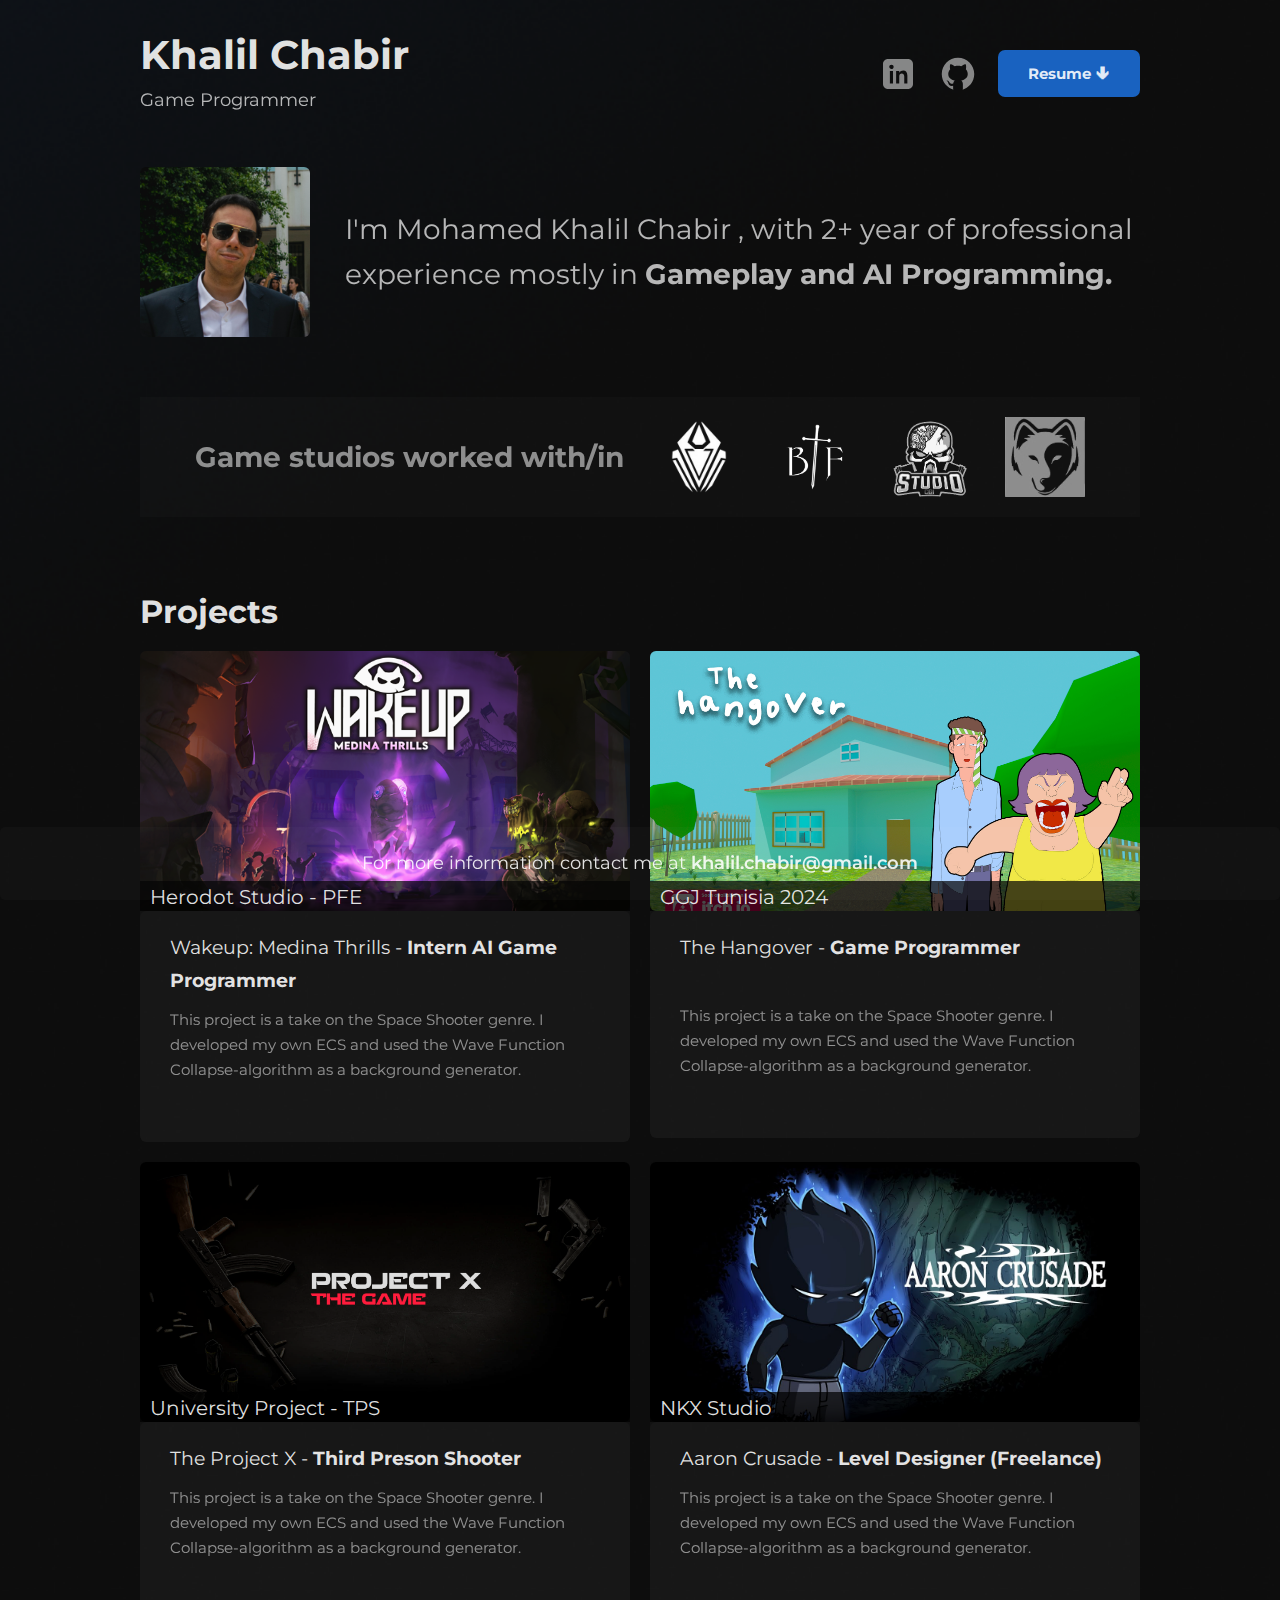
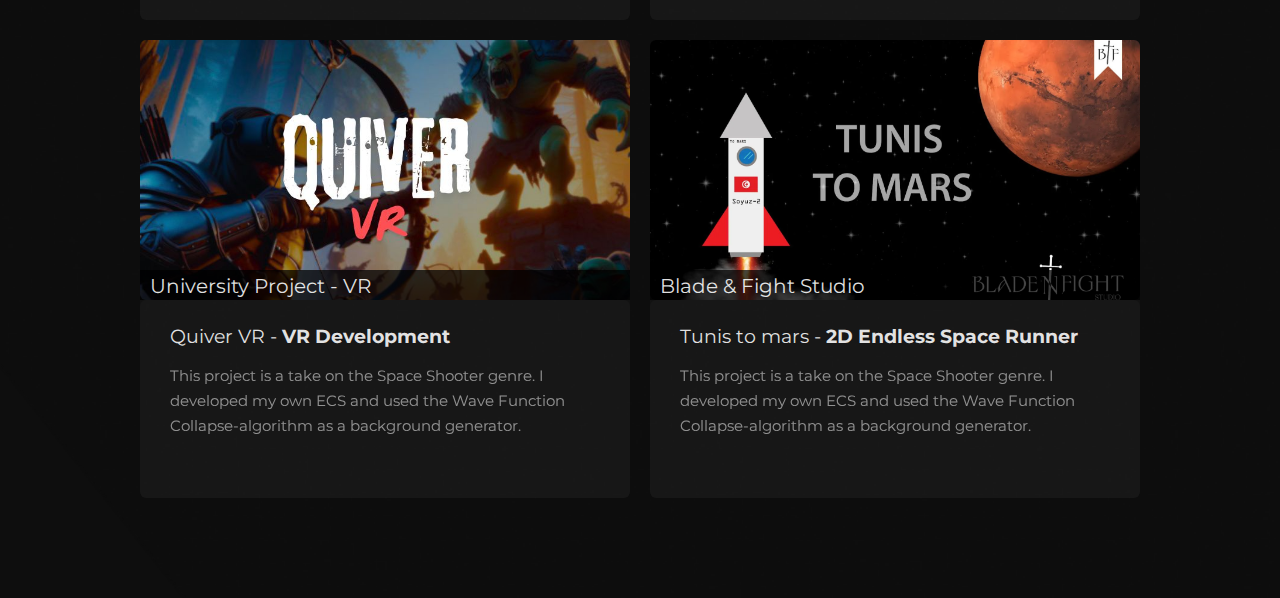
==== index.html @ 375b89c6 "FIX THINGS -linked html-" ====
<!DOCTYPE html>
<html lang="en">
  <head>
    <meta charset="UTF-8" />
    <meta name="viewport" content="width=device-width, initial-scale=1.0" />
    <link rel="icon" type="image/x-icon" href="/image/letter-k.ico" />
    <link rel="preconnect" href="https://fonts.googleapis.com" />
    <link rel="preconnect" href="https://fonts.gstatic.com" crossorigin />
    <link
      href="https://fonts.googleapis.com/css2?family=Montserrat:ital,wght@0,100..900;1,100..900&display=swap"
      rel="stylesheet"
    />
    <link rel="stylesheet" href="style.css" />
    <title>Khalil Chabir</title>
  </head>
  <body>
    <div class="fodo">
      <header>
        <nav class="container">
          <div class="logo-name">
            <h1 class="Name">Khalil Chabir</h1>
            <p class="specility-name">Game Programmer</p>
          </div>
          <div class="icon-container">
            <img
              class="linkedin-logo"
              src="image/icons8-linkedin.svg"
              alt="linkedin"
            />
            <img
              class="linkedin-logo"
              src="image/icons8-github.svg"
              alt="github"
            />
            <button class="Resume">Resume 🡳</button>
          </div>
        </nav>
      </header>
      <div id="about">
        <div class="about">
          <img class="profile-pic" src="image/photo.png" alt="linkedin" />
          <p>
            I'm Mohamed Khalil Chabir , with 2+ year of professional experience
            mostly in <span>Gameplay and AI Programming.</span>
          </p>
        </div>
      </div>

      <div class="work-place">
        <p>Game studios worked with/in</p>
        <img
          src="image/herodot-removebg-preview.png"
          style="width: 80px; height: 80px"
          class="profile-pic"
        />
        <img
          src="image/blade_fight-removebg-preview.png"
          style="width: 80px; height: 80px"
          class="profile-pic"
        />
        <img
          src="image/cgi-removebg-preview.png"
          style="width: 80px; height: 80px"
          class="profile-pic"
        />
        <img
          src="image/nkxstudio-removebg-preview.png"
          style="width: 80px; height: 80px"
          class="profile-pic"
        />
      </div>
      <section>
        <h1>Projects</h1>
        <div class="Education-flex">
          <a href="Game project/Wakeup.html">
            <div class="project-card">
              <div
                class="background-image-gif"
                style="background-image: url(image/wakeup.png)"
              >
                <p
                  style="
                    background-color: #000000b8;
                    width: 100%;
                    height: 30px;
                    border-radius: 0;
                  "
                >
                  &nbsp; Herodot Studio - PFE
                </p>
              </div>
              <div class="project-details">
                <p class="project-education">
                  Wakeup: Medina Thrills -
                  <span> Intern AI Game Programmer</span>
                </p>
                <p class="project-description">
                  This project is a take on the Space Shooter genre. I developed
                  my own ECS and used the Wave Function Collapse-algorithm as a
                  background generator.
                </p>
              </div>
            </div>
          </a>
          <a href="Game project/Wakeup.html">
            <div class="project-card">
              <div
                class="background-image-gif"
                style="background-image: url(image/The-Hungover-Banner.jpg)"
              >
                <p
                  style="
                    background-color: #000000b8;
                    width: 100%;
                    height: 30px;
                    border-radius: 0;
                  "
                >
                  &nbsp; GGJ Tunisia 2024
                </p>
              </div>
              <div class="project-details">
                <p class="project-education">
                  The Hangover - <span>Game Programmer</span>
                </p>
                <br />
                <p class="project-description">
                  This project is a take on the Space Shooter genre. I developed
                  my own ECS and used the Wave Function Collapse-algorithm as a
                  background generator.
                </p>
              </div>
            </div>
          </a>
        </div>
        <div class="Education-flex">
          <div class="project-card">
            <div
              class="background-image-gif"
              style="background-image: url(image/Thumbnail.png)"
            >
              <p
                style="
                  background-color: #000000b8;
                  width: 100%;
                  height: 30px;
                  border-radius: 0;
                "
              >
                &nbsp; University Project - TPS
              </p>
            </div>
            <div class="project-details">
              <p class="project-education">
                The Project X - <span>Third Preson Shooter</span>
              </p>
              <p class="project-description">
                This project is a take on the Space Shooter genre. I developed
                my own ECS and used the Wave Function Collapse-algorithm as a
                background generator.
              </p>
            </div>
          </div>
          <div class="project-card">
            <div
              class="background-image-gif"
              style="background-image: url(image/Aaron\ crusade.jpg)"
            >
              <p
                style="
                  background-color: #000000b8;
                  width: 100%;
                  height: 30px;
                  border-radius: 0;
                "
              >
                &nbsp; NKX Studio
              </p>
            </div>
            <div class="project-details">
              <p class="project-education">
                Aaron Crusade - <span>Level Designer (Freelance)</span>
              </p>

              <p class="project-description">
                This project is a take on the Space Shooter genre. I developed
                my own ECS and used the Wave Function Collapse-algorithm as a
                background generator.
              </p>
            </div>
          </div>
        </div>
        <div class="Education-flex">
          <div class="project-card">
            <div
              class="background-image-gif"
              style="background-image: url(image/quiver\ vr.jpg)"
            >
              <p
                style="
                  background-color: #000000b8;
                  width: 100%;
                  height: 30px;
                  border-radius: 0;
                "
              >
                &nbsp; University Project - VR
              </p>
            </div>
            <div class="project-details">
              <p class="project-education">
                Quiver VR - <span>VR Development</span>
              </p>
              <p class="project-description">
                This project is a take on the Space Shooter genre. I developed
                my own ECS and used the Wave Function Collapse-algorithm as a
                background generator.
              </p>
            </div>
          </div>
          <div class="project-card">
            <div
              class="background-image-gif"
              style="background-image: url(image/Tunistomars.png)"
            >
              <p
                style="
                  background-color: #000000b8;
                  width: 100%;
                  height: 30px;
                  border-radius: 0;
                "
              >
                &nbsp; Blade & Fight Studio
              </p>
            </div>
            <div class="project-details">
              <p class="project-education">
                Tunis to mars - <span>2D Endless Space Runner</span>
              </p>

              <p class="project-description">
                This project is a take on the Space Shooter genre. I developed
                my own ECS and used the Wave Function Collapse-algorithm as a
                background generator.
              </p>
            </div>
          </div>
        </div>
      </section>
    </div>

    <footer>
      <div>
        <p>
          For more information contact me at
          <span> khalil.chabir@gmail.com </span>
        </p>
      </div>
    </footer>
  </body>
</html>
---- style.css ----
* {
  font-family: "Montserrat";
  padding: 0px;
  margin: 0px;
  color: rgba(255, 255, 255, 0.879);
}
.Education-flex a {
  all: unset;
  display: block;
  cursor: pointer;
  color: none;
  text-decoration: none;
  padding: 0;
  margin: 0;
  transition: all 1s;
}
.Education-flex a:hover {
  opacity: 60%;
}

p {
  font-size: 20px;
  line-height: 33px;
}

body {
  background-color: #0e0e0e;
  margin: auto;
  background-image: url(image/BackgroundDg.png);
  background-repeat: no-repeat;
  background-size: cover;
  background-position: top;
}

.fodo {
  font-style: normal;
  max-width: 1000px;
  padding-bottom: 100px;
  margin: auto;
}

.project-title {
  background-color: #000000b8;
  width: 100%;
  height: 40px;
  border-radius: 0;
}

nav {
  padding-top: 30px;
  display: flex;
  justify-content: space-between;
  align-items: center;
}

.container {
  animation: opacity-site 1.75s;
}

@keyframes opacity-site {
  from {
    opacity: 0%;
  }

  to {
    opacity: 100%;
  }
}

.specility-name {
  padding-top: 5px;
  font-size: 18px;
  opacity: 80%;
  transition: all 0.5s;
}

.specility-name:hover {
  opacity: 100%;
}

.logo-name {
  cursor: pointer;
}

.logo-name h1 {
  font-size: 40px;
}

.logo-name h2 {
  font-size: 20px;
  animation: khalil;
}

.linkedin-logo {
  width: 40px;
  height: 40px;
  opacity: 50%;
  cursor: pointer;
  transition: all 0.5s;
  margin-top: auto;
  margin-bottom: auto;
}

.linkedin-logo:hover {
  opacity: 100%;
}

.Resume {
  border: none;
  font-weight: bold;
  cursor: pointer;
  color: rgba(255, 255, 255, 0.879);
  border-radius: 7px;
  background-color: #1c74e7d2;
  padding: 14px 30px;
  margin-top: auto;
  margin-bottom: auto;
  transition: all 0.5s;
  font-size: 15px;
}

.Resume:hover {
  background-color: #1c73e7;
}

#about {
  padding-top: 50px;
}

.About-title {
  padding-bottom: 50px;
  color: rgba(255, 255, 255, 0.879);
  font-size: 36px;
}

.about {
  display: flex;
  gap: 35px;
  border-radius: 5px;
}

.about p {
  font-size: 28px;
  opacity: 80%;
  line-height: 45px;
  align-self: center;
}

.about p span,
.Education-flex span {
  font-weight: bold;
  opacity: 100%;
}

.about img {
  align-self: center;
  border-radius: 6px;
}

.work-place {
  display: flex;
  margin-top: 60px;
  padding: 20px;
  justify-content: space-evenly;
  background-color: rgba(255, 255, 255, 0.02);
}

.work-place img {
  filter: grayscale(100%);
}

.work-place p {
  opacity: 60%;
  align-self: center;
  font-size: 28px;
  font-weight: 700;
}

section {
  padding-top: 75px;
}

.Project-flex {
  padding-top: 20px;
  display: flex;
  gap: 20px;
  font-size: 24px;
}

.Education-flex {
  padding-top: 20px;
  display: flex;
  gap: 20px;
  font-size: 24px;
}

.background-image-gif {
  background-size: cover;
  background-repeat: no-repeat;
  height: 260px;
  background-color: rgba(255, 255, 255, 0.079);
  width: 100%;
  display: flex;
  align-items: end;
}

.Education-flex div {
  background-color: #ffffff06;
  border-radius: 6px;
}

.Project-flex div {
  background-color: #ffffff06;
  border-radius: 6px;
}

#about {
  animation: opacity-about 4s;
}

/* @keyframes opacity-about {
  from {
    opacity: 0%;
  }

  to {
    opacity: 100%;
  }
} */

footer {
  position: fixed;
  bottom: 0;
  margin-top: 50px;
  border-radius: 5px;
  font-size: 10px;
  margin-left: auto;
  margin-right: auto;
  background-color: #ffffff06;
  text-align: center;
  width: 100%;
  margin: auto;
}

footer div p {
  padding: 20px 40px;
  font-size: 18px;
}

footer div p span {
  font-weight: 600;
  cursor: pointer;
}

.icon-container {
  display: flex;
  align-items: center;
  gap: 20px;
}

.profile-pic {
  object-fit: cover;
  width: 170px;
  height: 170px;
}

.project-card {
  width: 100%;
  position: relative;
}

.education-card {
  width: 100%;
  position: relative;
}

.project-details {
  padding-left: 30px;
  padding-right: 30px;
  padding-top: 20px;
  padding-bottom: 20px;
}

.project-education {
  font-size: 19px;
}

.project-description {
  font-size: 15px;
  opacity: 60%;
  line-height: 25px;
  padding-top: 10px;
  padding-bottom: 40px;
}

/* Wakeup Project Site */
.title-wakeup {
  font-size: 28px;
  font-weight: 800;
  margin-bottom: 20px;
  text-align: center;
}

.container-wakeup {
  padding: 30px;
  background-color: rgba(255, 255, 255, 0.015);
  height: 1655px;
}

.flex-wakeup {
  display: flex;
  gap: 12px;
  justify-content: space-around;
}

.image-wakeup img {
  margin-left: auto;
  margin-right: auto;
}
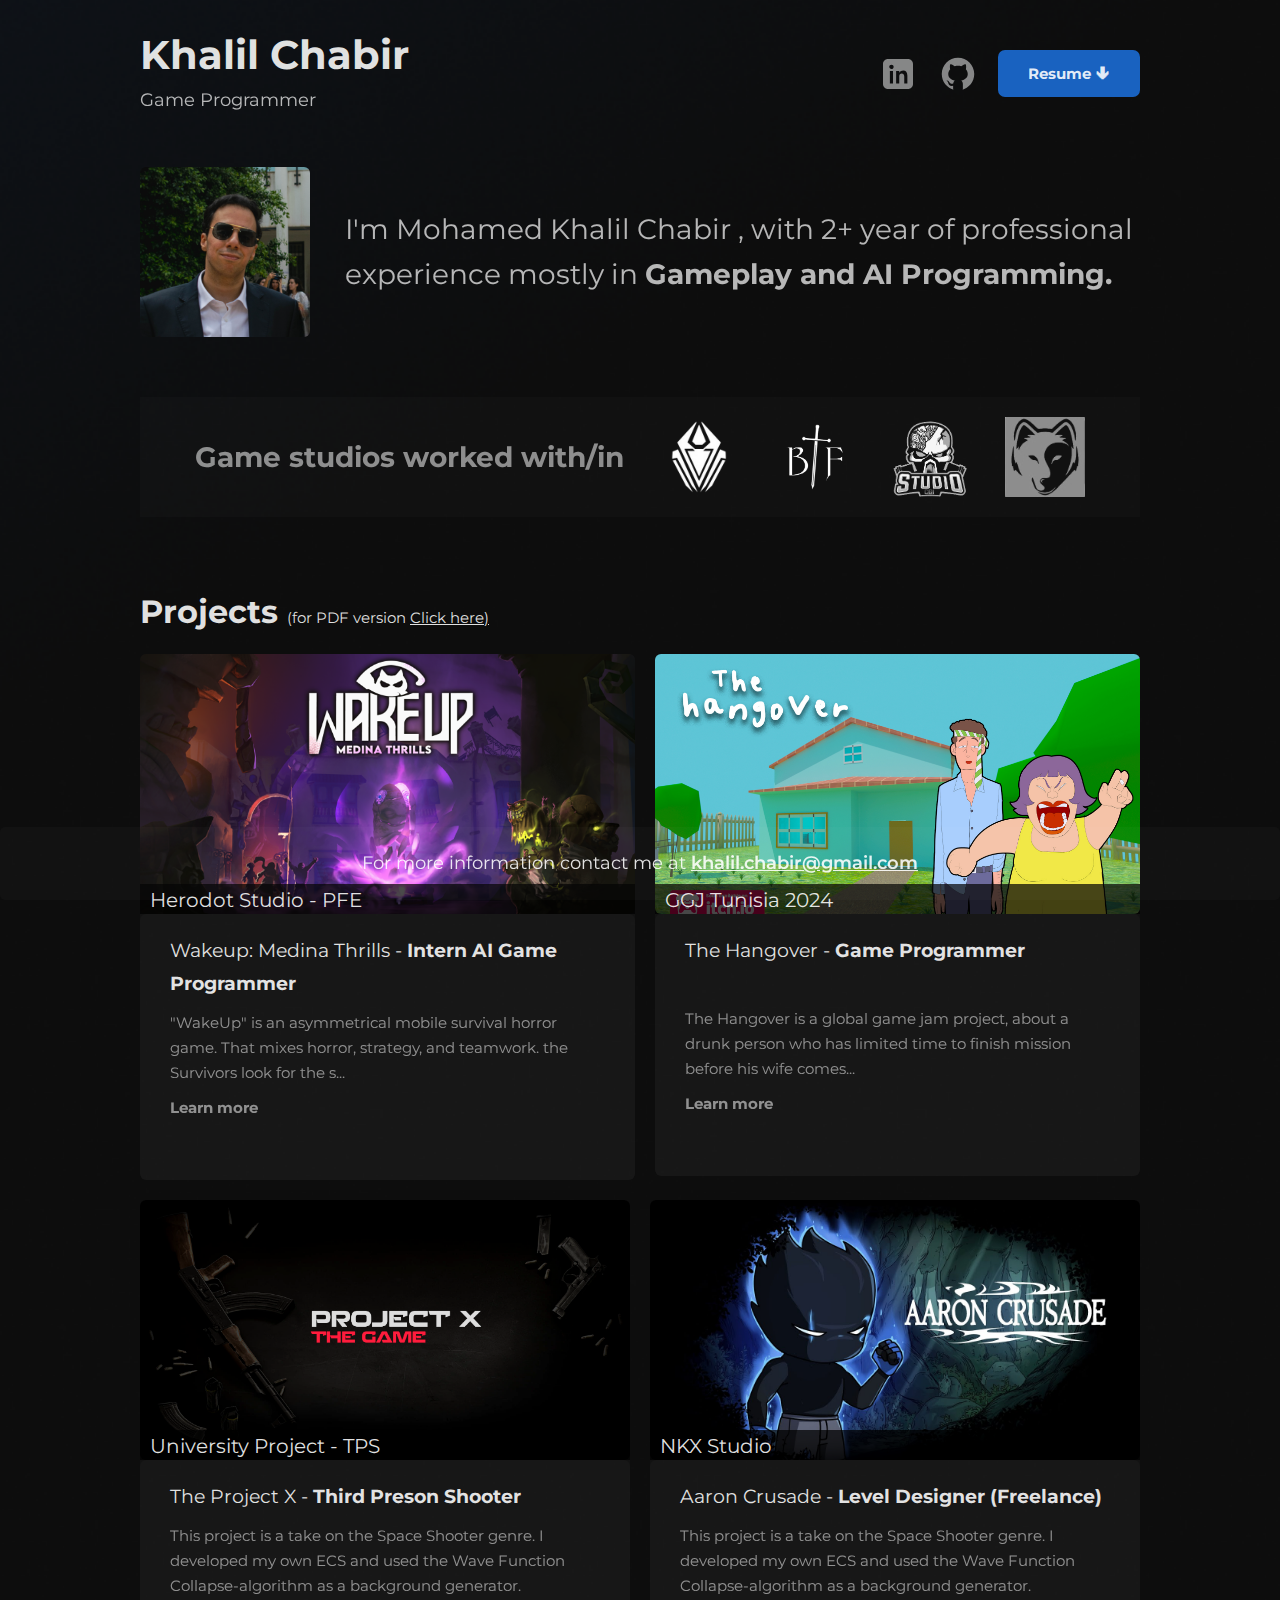
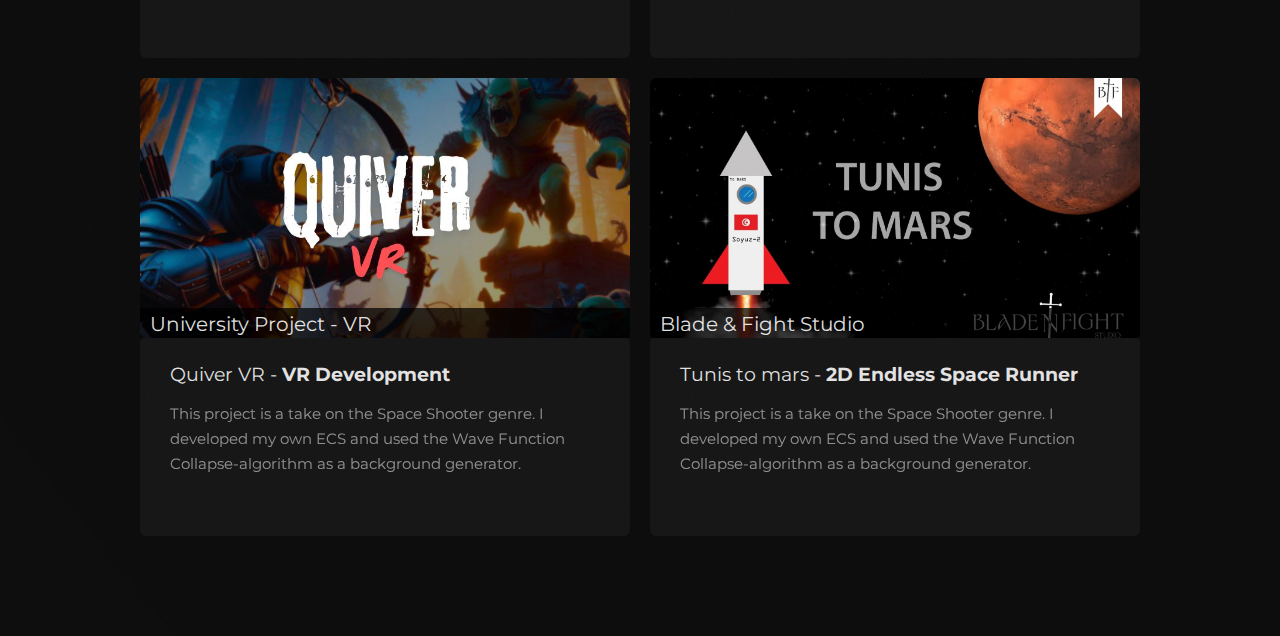
==== commit b27ac0a7: "add email tag" ====
--- a/index.html
+++ b/index.html
@@ -70,7 +70,20 @@
         />
       </div>
       <section>
-        <h1>Projects</h1>
+        <h1 style="display: inline">Projects</h1>
+        <p
+          style="
+            font-size: 15px;
+            padding-left: 5px;
+            margin-top: 10px;
+            margin-bottom: 10px;
+            text-align: right;
+            display: inline;
+          "
+        >
+          (for PDF version
+          <a href="#">Click here)</a>
+        </p>
         <div class="Education-flex">
           <a href="Game project/Wakeup.html">
             <div class="project-card">
@@ -95,9 +108,12 @@
                   <span> Intern AI Game Programmer</span>
                 </p>
                 <p class="project-description">
-                  This project is a take on the Space Shooter genre. I developed
-                  my own ECS and used the Wave Function Collapse-algorithm as a
-                  background generator.
+                  "WakeUp" is an asymmetrical mobile survival horror game. That
+                  mixes horror, strategy, and teamwork. the Survivors look for
+                  the s...
+                  <span style="display: block; padding-top: 10px"
+                    >Learn more</span
+                  >
                 </p>
               </div>
             </div>
@@ -125,9 +141,12 @@
                 </p>
                 <br />
                 <p class="project-description">
-                  This project is a take on the Space Shooter genre. I developed
-                  my own ECS and used the Wave Function Collapse-algorithm as a
-                  background generator.
+                  The Hangover is a global game jam project, about a drunk
+                  person who has limited time to finish mission before his wife
+                  comes...
+                  <span style="display: block; padding-top: 10px"
+                    >Learn more</span
+                  >
                 </p>
               </div>
             </div>
@@ -254,7 +273,9 @@
       <div>
         <p>
           For more information contact me at
-          <span> khalil.chabir@gmail.com </span>
+          <a href="mailto:khalil.chabir@gmail.com"
+            ><span> khalil.chabir@gmail.com </span></a
+          >
         </p>
       </div>
     </footer>
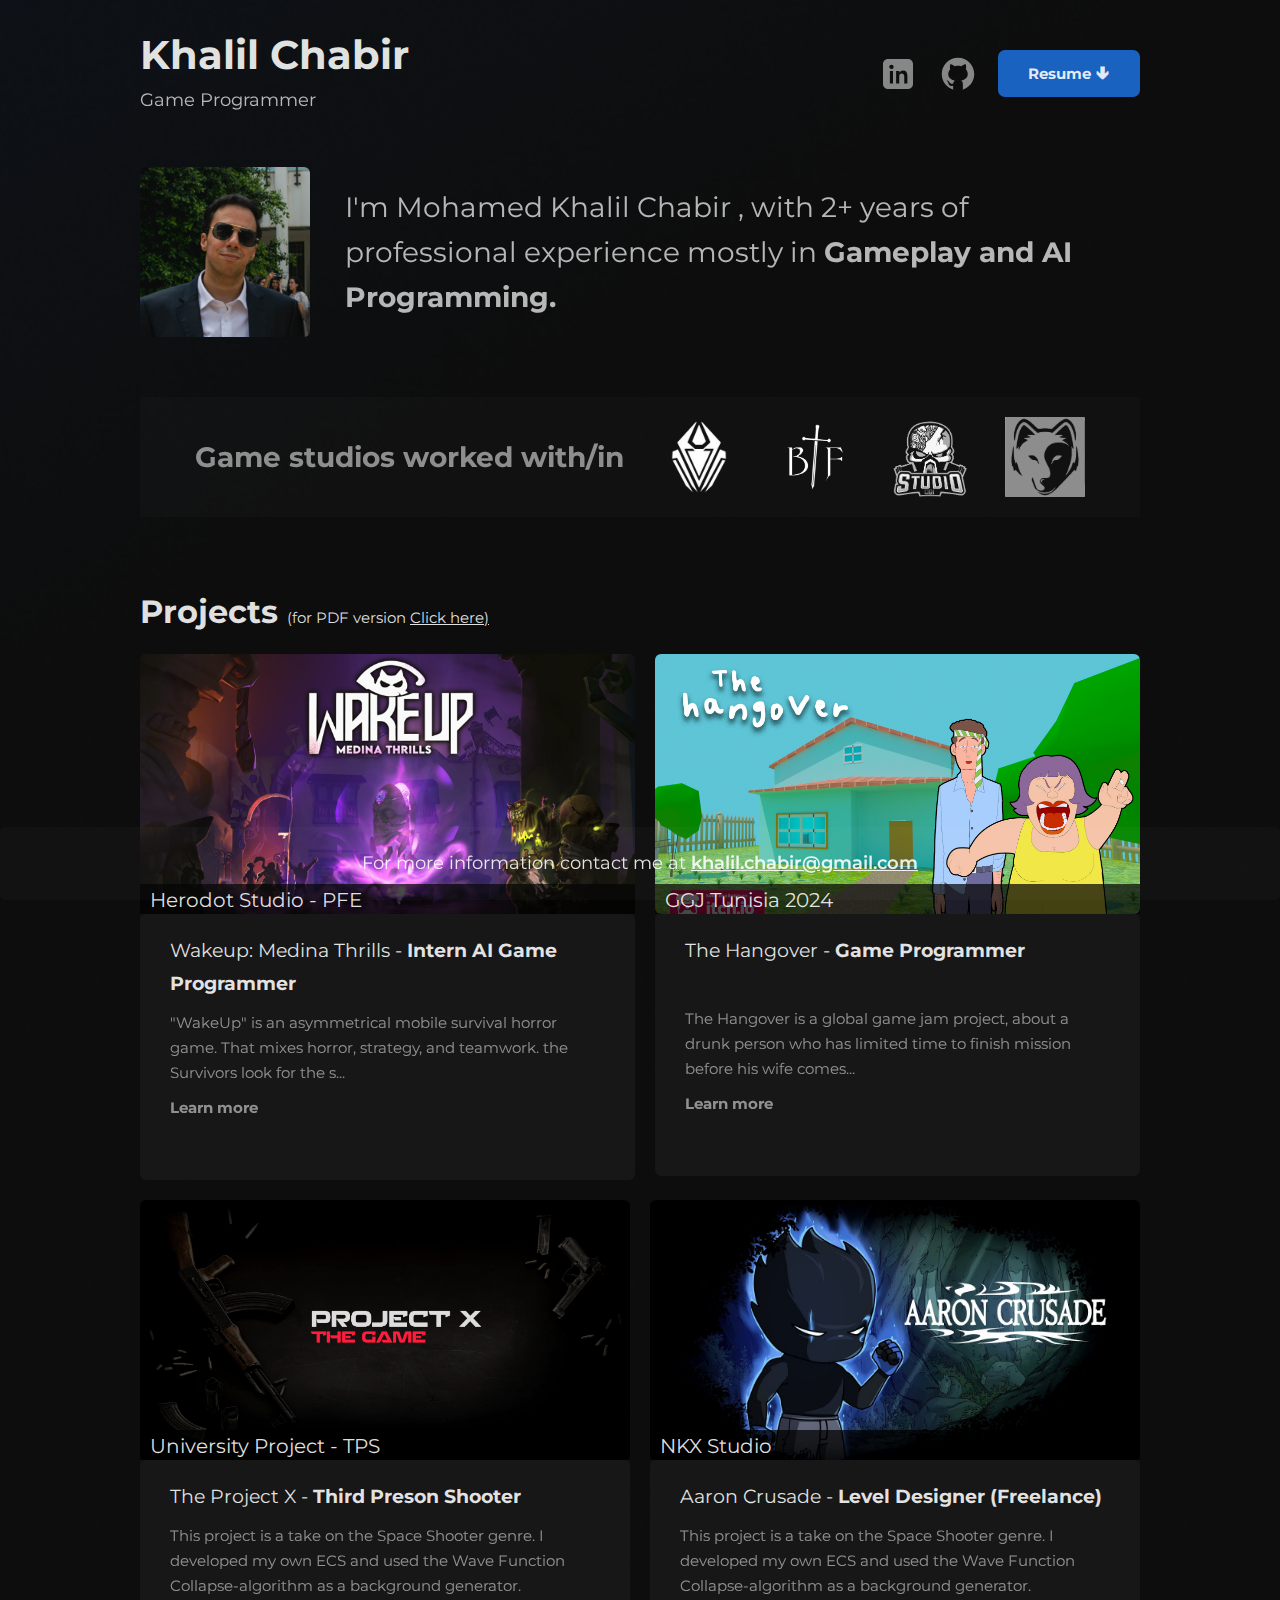
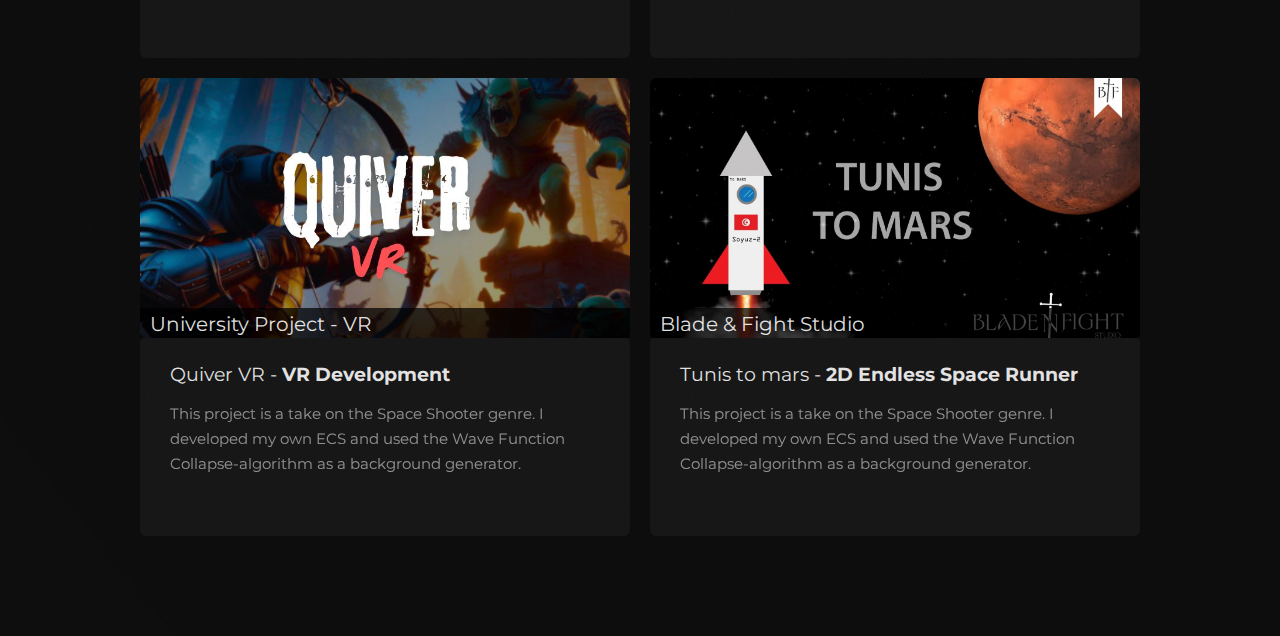
==== commit fdbd4024: "Merge branch 'main' of https://github.com/Therealkhalil/Portfolio-website" ====
--- a/index.html
+++ b/index.html
@@ -40,7 +40,7 @@
         <div class="about">
           <img class="profile-pic" src="image/photo.png" alt="linkedin" />
           <p>
-            I'm Mohamed Khalil Chabir , with 2+ year of professional experience
+            I'm Mohamed Khalil Chabir , with 2+ years of professional experience
             mostly in <span>Gameplay and AI Programming.</span>
           </p>
         </div>
@@ -82,7 +82,7 @@
           "
         >
           (for PDF version
-          <a href="#">Click here)</a>
+          <a href="/image/Portfolio.pdf" download>Click here)</a>
         </p>
         <div class="Education-flex">
           <a href="Game project/Wakeup.html">
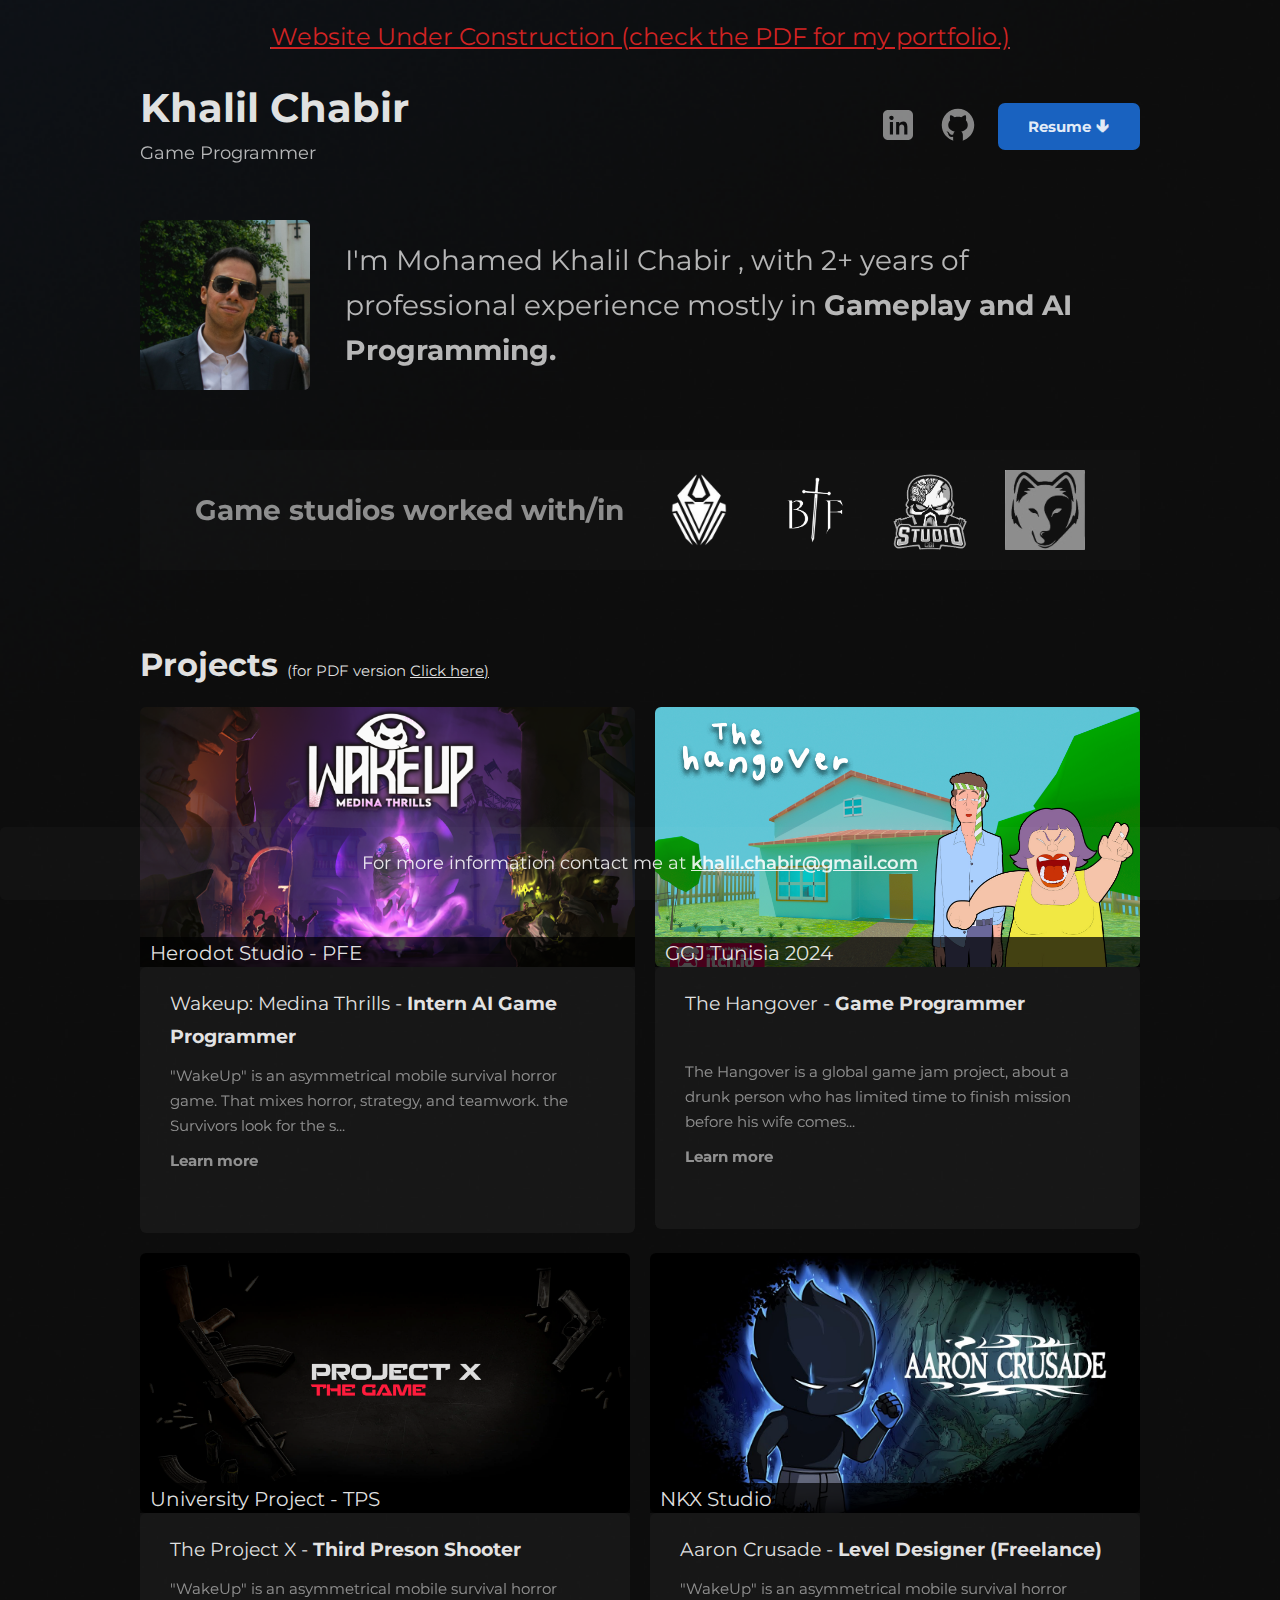
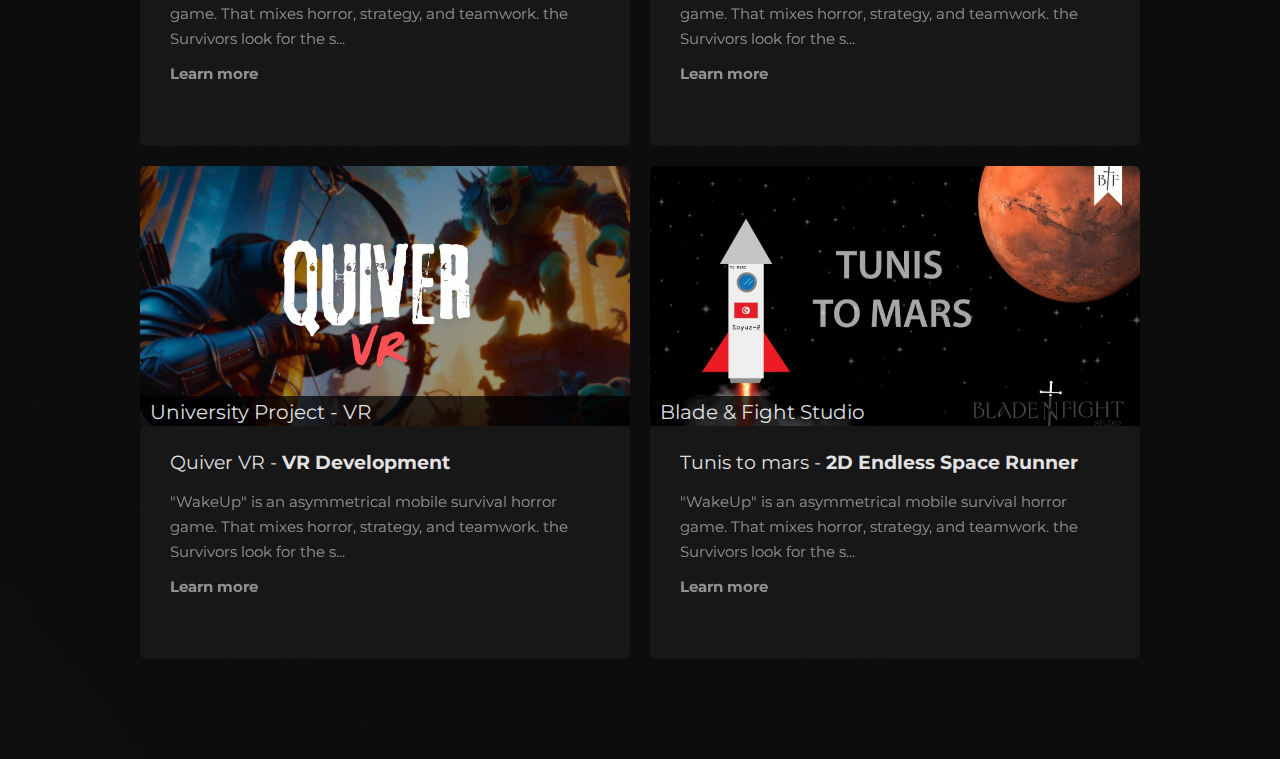
==== commit 9aa39def: "-under construction website" ====
--- a/index.html
+++ b/index.html
@@ -16,22 +16,39 @@
   <body>
     <div class="fodo">
       <header>
+        <a href="/image/Portfolio.pdf" download>
+          <p
+            style="
+              padding-top: 20px;
+              color: rgb(209, 35, 35);
+              text-align: center;
+              font-size: 24px;
+              text-decoration: underline;
+            "
+          >
+            Website Under Construction (check the PDF for my portfolio.)
+          </p></a
+        >
         <nav class="container">
           <div class="logo-name">
             <h1 class="Name">Khalil Chabir</h1>
             <p class="specility-name">Game Programmer</p>
           </div>
           <div class="icon-container">
-            <img
-              class="linkedin-logo"
-              src="image/icons8-linkedin.svg"
-              alt="linkedin"
-            />
-            <img
-              class="linkedin-logo"
-              src="image/icons8-github.svg"
-              alt="github"
-            />
+            <a href="https://www.linkedin.com/in/khalil-chabir-584006208/">
+              <img
+                class="linkedin-logo"
+                src="image/icons8-linkedin.svg"
+                alt="linkedin"
+              />
+            </a>
+            <a href="https://github.com/Therealkhalil"
+              ><img
+                class="linkedin-logo"
+                src="image/icons8-github.svg"
+                alt="github"
+            /></a>
+
             <button class="Resume">Resume 🡳</button>
           </div>
         </nav>
@@ -174,9 +191,12 @@
                 The Project X - <span>Third Preson Shooter</span>
               </p>
               <p class="project-description">
-                This project is a take on the Space Shooter genre. I developed
-                my own ECS and used the Wave Function Collapse-algorithm as a
-                background generator.
+                "WakeUp" is an asymmetrical mobile survival horror game. That
+                mixes horror, strategy, and teamwork. the Survivors look for the
+                s...
+                <span style="display: block; padding-top: 10px"
+                  >Learn more</span
+                >
               </p>
             </div>
           </div>
@@ -202,9 +222,12 @@
               </p>
 
               <p class="project-description">
-                This project is a take on the Space Shooter genre. I developed
-                my own ECS and used the Wave Function Collapse-algorithm as a
-                background generator.
+                "WakeUp" is an asymmetrical mobile survival horror game. That
+                mixes horror, strategy, and teamwork. the Survivors look for the
+                s...
+                <span style="display: block; padding-top: 10px"
+                  >Learn more</span
+                >
               </p>
             </div>
           </div>
@@ -231,9 +254,12 @@
                 Quiver VR - <span>VR Development</span>
               </p>
               <p class="project-description">
-                This project is a take on the Space Shooter genre. I developed
-                my own ECS and used the Wave Function Collapse-algorithm as a
-                background generator.
+                "WakeUp" is an asymmetrical mobile survival horror game. That
+                mixes horror, strategy, and teamwork. the Survivors look for the
+                s...
+                <span style="display: block; padding-top: 10px"
+                  >Learn more</span
+                >
               </p>
             </div>
           </div>
@@ -259,9 +285,12 @@
               </p>
 
               <p class="project-description">
-                This project is a take on the Space Shooter genre. I developed
-                my own ECS and used the Wave Function Collapse-algorithm as a
-                background generator.
+                "WakeUp" is an asymmetrical mobile survival horror game. That
+                mixes horror, strategy, and teamwork. the Survivors look for the
+                s...
+                <span style="display: block; padding-top: 10px"
+                  >Learn more</span
+                >
               </p>
             </div>
           </div>
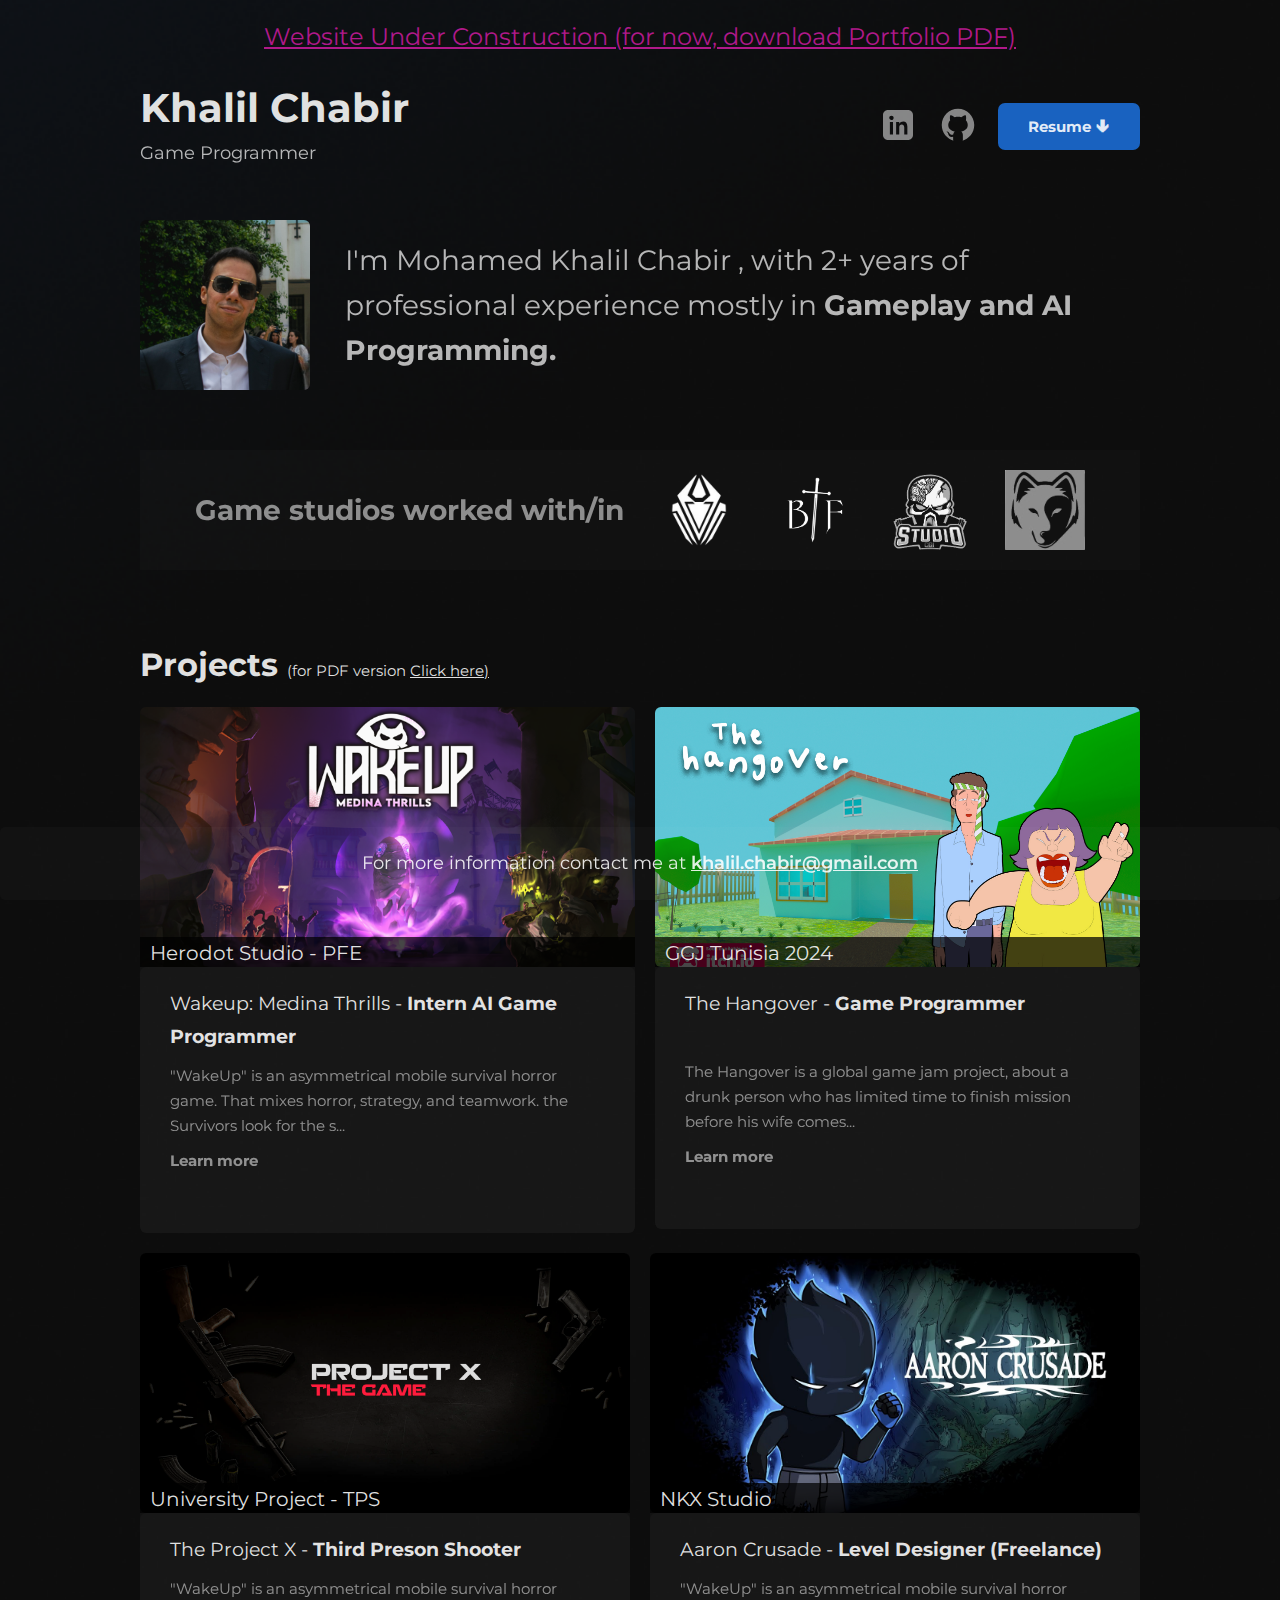
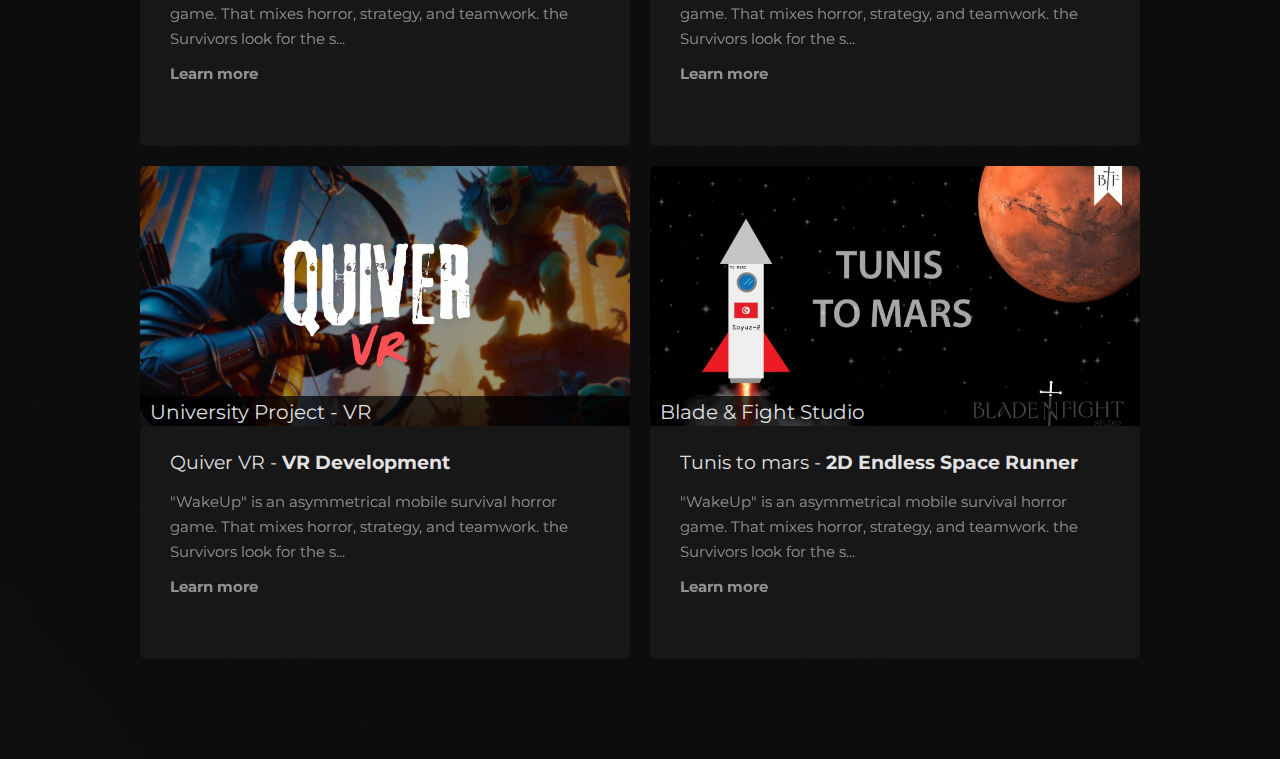
==== commit 00c3b074: "-" ====
--- a/index.html
+++ b/index.html
@@ -20,13 +20,13 @@
           <p
             style="
               padding-top: 20px;
-              color: rgb(209, 35, 35);
+              color: rgb(176, 25, 138);
               text-align: center;
               font-size: 24px;
               text-decoration: underline;
             "
           >
-            Website Under Construction (check the PDF for my portfolio.)
+            Website Under Construction (for now, download Portfolio PDF)
           </p></a
         >
         <nav class="container">
